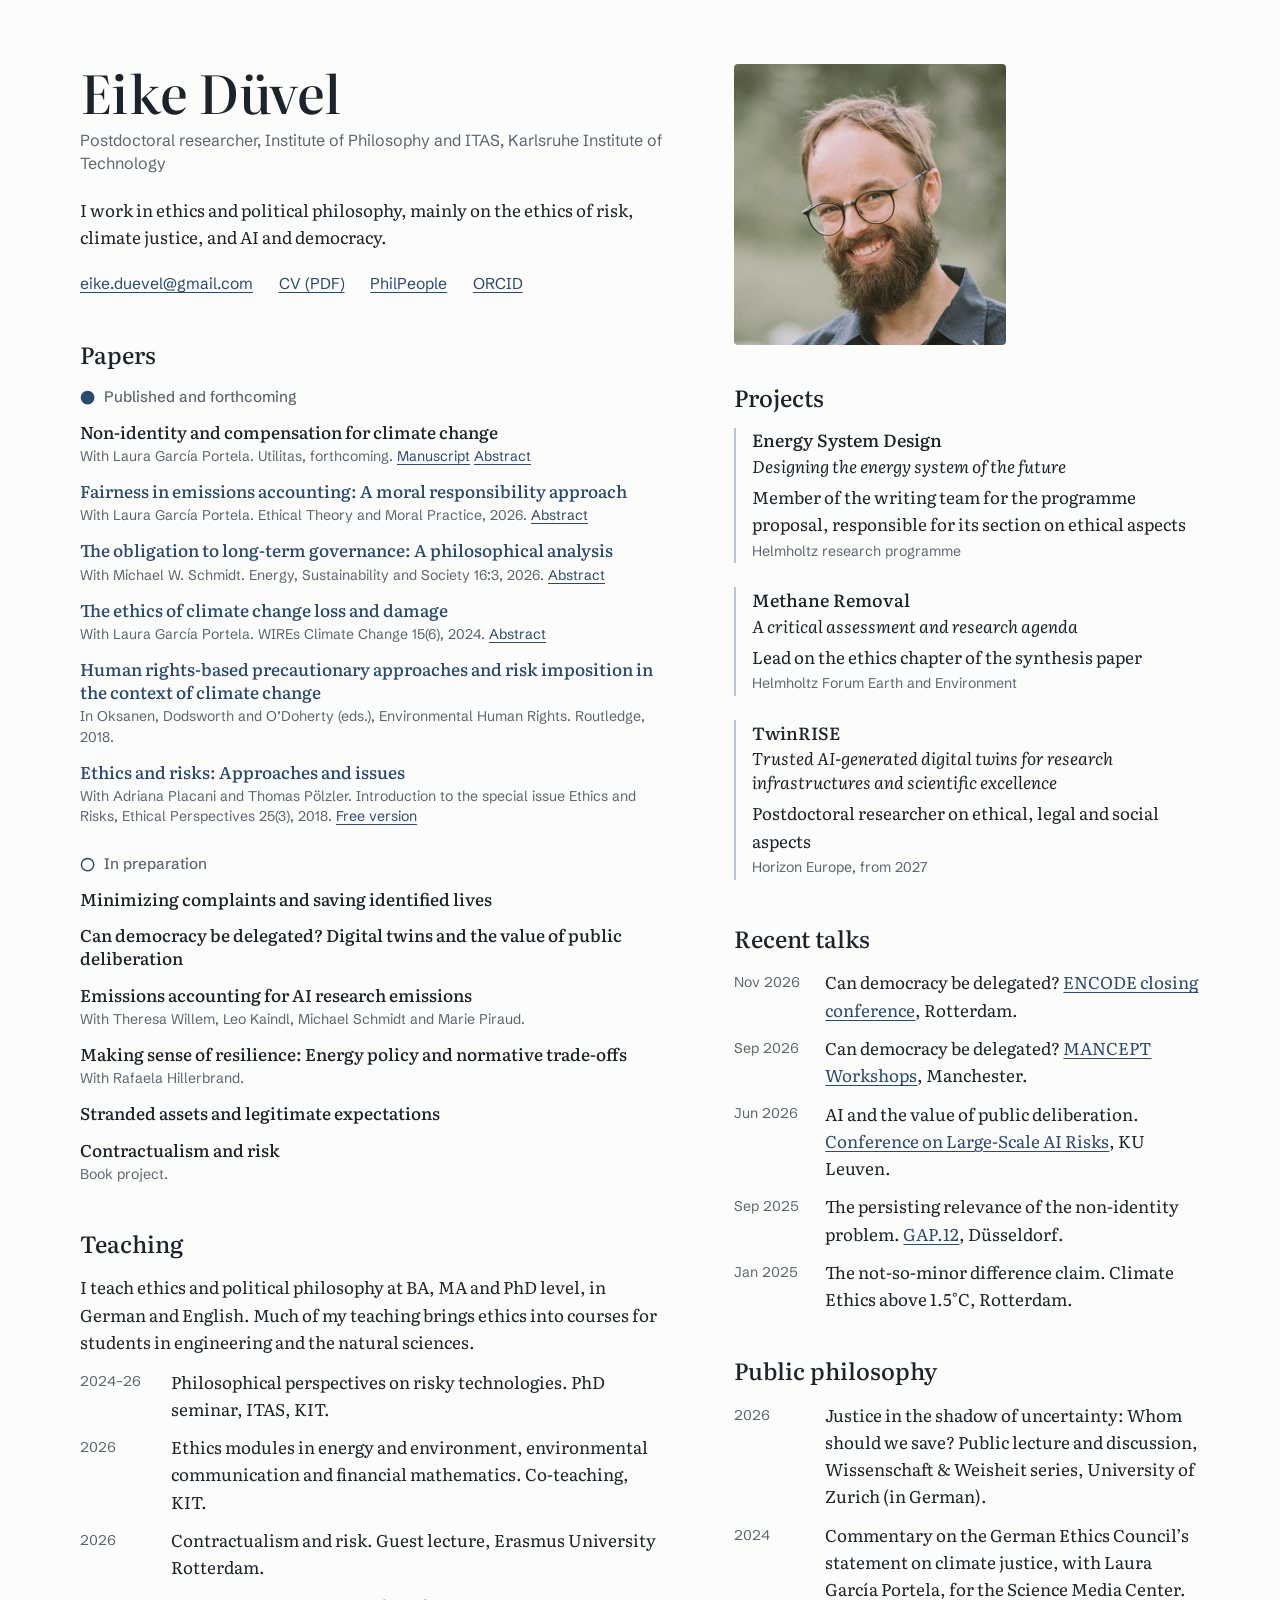
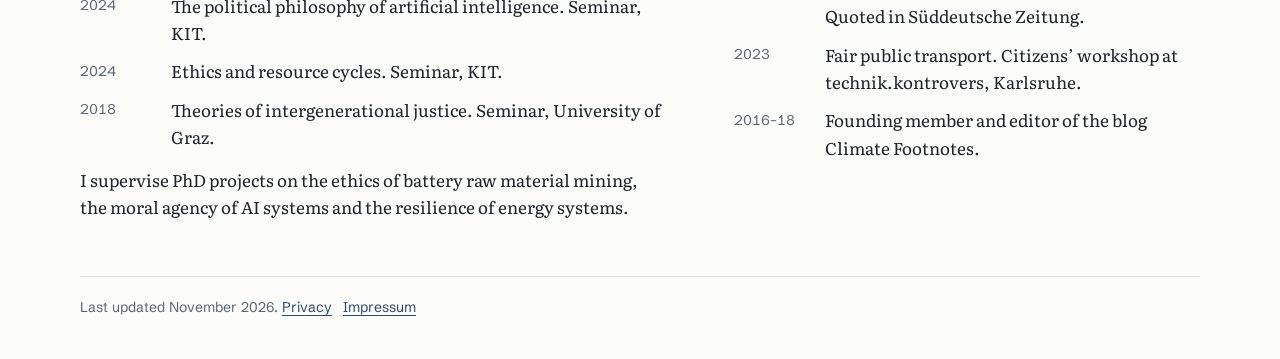
==== index.html @ 951d748d "Link the Utilitas manuscript on PhilArchive Co-Authored-By: Claude Opus 5.5 <noreply@anthropic.com> " ====
<!DOCTYPE html>
<html lang="en">
<head>
<meta charset="utf-8">
<meta name="viewport" content="width=device-width, initial-scale=1">
<title>Eike Düvel</title>
<meta name="description" content="Eike Düvel is a postdoctoral researcher in philosophy at the Karlsruhe Institute of Technology. He works in ethics and political philosophy, mainly on the ethics of risk, climate justice, and AI and democracy.">
<link rel="canonical" href="https://eikeduevel.com/">
<link rel="icon" href="favicon.svg" type="image/svg+xml">
<link rel="icon" href="favicon.ico" sizes="32x32">
<link rel="apple-touch-icon" href="apple-touch-icon.png">
<meta property="og:type" content="website">
<meta property="og:url" content="https://eikeduevel.com/">
<meta property="og:title" content="Eike Düvel">
<meta property="og:description" content="Postdoctoral researcher in philosophy at the Karlsruhe Institute of Technology, working on the ethics of risk, climate justice, and AI and democracy.">
<meta property="og:image" content="https://eikeduevel.com/og.jpg">
<meta property="og:image:width" content="1200">
<meta property="og:image:height" content="630">
<meta property="og:image:alt" content="Eike Düvel, with his name, affiliation and research areas">
<meta name="twitter:card" content="summary_large_image">
<link rel="stylesheet" href="fonts/fonts.css">
<style>
  :root {
    --paper: #fcfcfa;
    --ink: #1c232b;
    --muted: #5b6672;
    --line: #dde2e6;
    --storm: #2a4a70;
    --tint: #e9eff5;
    --todo: #fff4d6;
    --rule: #b8c5d3;
    --serif: "Literata", Georgia, "Times New Roman", serif;
    --sans: "Schibsted Grotesk", "Helvetica Neue", Arial, sans-serif;
  }
  @media (prefers-color-scheme: dark) {
    :root {
      --paper: #151a20;
      --ink: #e6e9ec;
      --muted: #9aa5b1;
      --line: #2c343d;
      --storm: #9dbbe0;
      --tint: #22303f;
      --todo: #4a3f1f;
      --rule: #3f4e5f;
    }
  }
  * { box-sizing: border-box; }
  html { -webkit-text-size-adjust: 100%; }
  body {
    margin: 0;
    background: var(--paper);
    color: var(--ink);
    font-family: var(--serif);
    font-size: 1.0625rem;
    line-height: 1.6;
    font-optical-sizing: auto;
  }
  a { color: var(--storm); text-decoration-thickness: 1px; text-underline-offset: 0.18em; }
  a:hover { text-decoration-thickness: 2px; }
  a:focus-visible { outline: 2px solid var(--storm); outline-offset: 3px; border-radius: 2px; }

  .page { max-width: 74rem; margin: 0 auto; padding: 4rem 2rem 2.5rem; }

  /* Two independent columns on wide screens */
  .cols {
    display: grid;
    grid-template-columns: minmax(0, 1.25fr) minmax(0, 1fr);
    column-gap: 4.5rem;
    align-items: start;
  }

  /* Intro */
  h1 {
    font-weight: 500;
    font-size: clamp(2.4rem, 4.4vw, 3.3rem);
    line-height: 1.05;
    letter-spacing: -0.01em;
    margin: 0 0 0.6rem;
    font-variation-settings: "opsz" 72;
  }
  .position { font-family: var(--sans); color: var(--muted); font-size: 1rem; margin: 0 0 1.3rem; line-height: 1.45; max-width: 38rem; }
  .summary { margin: 0 0 1.3rem; max-width: 38rem; }
  .links { display: flex; flex-wrap: wrap; gap: 0.4rem 1.6rem; margin: 0; padding: 0; list-style: none; font-family: var(--sans); font-size: 0.98rem; }

  .photo { margin: 0 0 2.4rem; }
  .photo img {
    display: block;
    width: 100%;
    max-width: 17rem;
    height: auto;
    aspect-ratio: 527 / 545;
    object-fit: cover;
    border-radius: 4px;
  }

  /* Sections */
  section { margin-top: 2.8rem; }
  .side > section:first-of-type { margin-top: 0; }
  h2 {
    font-weight: 500;
    font-size: 1.45rem;
    line-height: 1.2;
    margin: 0 0 1rem;
    font-variation-settings: "opsz" 36;
  }

  /* Paper status groups: the circle fills as a paper nears publication */
  .status {
    display: flex; align-items: center; gap: 0.55rem;
    font-family: var(--sans); font-weight: 500; font-size: 0.95rem;
    color: var(--muted);
    margin: 1.6rem 0 0.7rem;
  }
  h2 + .status { margin-top: 0; }
  .status svg { width: 0.95rem; height: 0.95rem; flex: none; }
  .status svg circle { stroke: var(--storm); }
  .status svg .fill { fill: var(--storm); }

  .entries { list-style: none; margin: 0; padding: 0; }
  .entries > li { margin: 0 0 0.85rem; }
  .entries > li:last-child { margin-bottom: 0; }
  .title { display: block; line-height: 1.35; font-weight: 500; }
  a.title { text-decoration: none; }
  a.title:hover { text-decoration: underline; }
  .meta { display: block; font-family: var(--sans); font-size: 0.88rem; color: var(--muted); line-height: 1.45; margin-top: 0.15rem; }
  .desc { display: block; margin-top: 0.15rem; }
  .subtitle { display: block; font-style: italic; line-height: 1.4; margin-top: 0.1rem; }
  .role { display: block; margin-top: 0.2rem; }
  .projects { list-style: none; margin: 0; padding: 0; }
  .projects > li { border-left: 2px solid var(--rule); padding: 0.05rem 0 0.15rem 1rem; margin: 0 0 1.5rem; }
  .projects > li:last-child { margin-bottom: 0; }
  .projects .title { font-size: 1.1rem; }
  .projects .role { margin-top: 0.35rem; }
  .projects .meta { margin-top: 0.2rem; }

  /* Fold-out abstracts without scripts: a visually hidden checkbox, toggled by its label */
  .abs-toggle {
    color: var(--storm); cursor: pointer;
    text-decoration: underline; text-decoration-thickness: 1px; text-underline-offset: 0.18em;
  }
  .abs-toggle:hover { text-decoration-thickness: 2px; }
  .abs-toggle .if-open { display: none; }
  .abs-check { position: absolute; width: 1px; height: 1px; margin: 0; opacity: 0; pointer-events: none; }
  li:has(.abs-check:checked) .abs-toggle .if-open { display: inline; }
  li:has(.abs-check:checked) .abs-toggle .if-closed { display: none; }
  li:has(.abs-check:focus-visible) .abs-toggle { outline: 2px solid var(--storm); outline-offset: 3px; border-radius: 2px; }
  .abstract { display: none; }
  .abs-check:checked + .abstract { display: block; }
  .abstract { margin: 0.5rem 0 0.6rem; padding-left: 0.9rem; border-left: 2px solid var(--rule); font-size: 0.95rem; line-height: 1.55; max-width: 40rem; }
  .abstract p { margin: 0 0 0.5rem; }
  .abstract p:last-child { margin-bottom: 0; }

  .plain { list-style: none; margin: 0; padding: 0; }
  .plain > li { margin: 0 0 0.7rem; }
  .plain > li:last-child { margin-bottom: 0; }
  .dated > li { display: grid; grid-template-columns: 4.8rem minmax(0, 1fr); column-gap: 0.9rem; }
  .when { font-family: var(--sans); font-size: 0.88rem; color: var(--muted); font-variant-numeric: tabular-nums; padding-top: 0.17rem; }

  p.note { margin: 0 0 0.8rem; }
  p.supervision { margin-top: 1rem; }
  p.note:last-child { margin-bottom: 0; }

  .todo { background: var(--todo); border-radius: 3px; padding: 0 0.25rem; font-style: italic; }

  footer { border-top: 1px solid var(--line); padding-top: 1.2rem; margin-top: 3.5rem; font-family: var(--sans); font-size: 0.88rem; color: var(--muted); }

  /* One column on narrow screens, in reading order */
  @media (max-width: 860px) {
    .page { padding: 2.5rem 1.4rem 2rem; }
    .cols { display: flex; flex-direction: column; }
    .main, .side { display: contents; }
    .photo { order: 1; margin-bottom: 1.6rem; }
    .photo img { max-width: 9rem; }
    .intro { order: 2; }
    #papers { order: 3; margin-top: 2.6rem; }
    #projects { order: 4; }
    #public { order: 5; }
    #teaching { order: 6; }
    #talks { order: 7; }
  }
</style>
</head>
<body>
<main class="page">
  <div class="cols">

    <div class="main">
      <header class="intro">
        <h1>Eike Düvel</h1>
        <p class="position">Postdoctoral researcher, Institute of Philosophy and ITAS, Karlsruhe Institute of Technology</p>
        <p class="summary">I work in ethics and political philosophy, mainly on the ethics of risk, climate justice, and AI and democracy.</p>
        <ul class="links">
          <li><a href="mailto:eike.duevel@gmail.com">eike.duevel@gmail.com</a></li>
          <li><a href="cv.pdf">CV (PDF)</a></li>
          <li><a href="https://philpeople.org/profiles/eike-duvel">PhilPeople</a></li>
          <li><a href="https://orcid.org/0000-0002-4798-3417">ORCID</a></li>
        </ul>
      </header>

      <section id="papers" aria-labelledby="h-papers">
        <h2 id="h-papers">Papers</h2>

        <h3 class="status">
          <svg viewBox="0 0 16 16" aria-hidden="true"><circle cx="8" cy="8" r="6.5" class="fill" stroke-width="1.5"/></svg>
          Published and forthcoming
        </h3>
        <ul class="entries">
          <li>
            <span class="title">Non-identity and compensation for climate change</span>
            <span class="meta">With Laura García Portela. Utilitas, forthcoming. <a href="https://philpapers.org/rec/DVENAC">Manuscript</a> <label class="abs-toggle" for="abs-1"><span class="if-closed">Abstract</span><span class="if-open">Hide abstract</span></label></span>
            <input class="abs-check" type="checkbox" id="abs-1">
            <div class="abstract"><p>This paper examines the implications of the Non-Identity Problem (NIP) for real-world climate change-related duties, responding to Lukas Tank’s Minor Difference Claim. Tank argues that robust climate action (involving mitigation, adaptation, and compensation) is already required to respond to the foreseeable negative effects on individuals whose identities are fixed, so accepting (or “biting the bullet” on) the NIP makes only a minor difference to our climate change-related duties.</p><p>We challenge this view by arguing that accepting the NIP makes a not-so-minor difference for compensatory climate duties. First, it affects their extent. Second, it generates highly unequal compensatory claims both across individuals born at different times (intragenerational difference) and among those exposed to the same climate impacts at different times (intertemporal difference). We conclude that one must either accept these implications or develop a strategy to resolve or avoid the NIP.</p></div>
          </li>
          <li>
            <a class="title" href="https://doi.org/10.1007/s10677-026-10548-w">Fairness in emissions accounting: A moral responsibility approach</a>
            <span class="meta">With Laura García Portela. Ethical Theory and Moral Practice, 2026. <label class="abs-toggle" for="abs-2"><span class="if-closed">Abstract</span><span class="if-open">Hide abstract</span></label></span>
            <input class="abs-check" type="checkbox" id="abs-2">
            <div class="abstract"><p>In this paper we present a common approach to fair emissions accounting (Common Approach) and argue that it is misguided. Instead, we offer our Moral Responsibility Approach as an alternative. We argue that the primary consideration for choosing an emissions accounting mechanism from a fairness perspective ought to be who ought to take moral responsibility for emissions. We provide some criteria for moral responsibility in the context of climate change and present a moderate defense of CBEA as the mechanism that, on balance, best meets these criteria.</p></div>
          </li>
          <li>
            <a class="title" href="https://doi.org/10.1186/s13705-025-00560-w">The obligation to long-term governance: A philosophical analysis</a>
            <span class="meta">With Michael W. Schmidt. Energy, Sustainability and Society 16:3, 2026. <label class="abs-toggle" for="abs-3"><span class="if-closed">Abstract</span><span class="if-open">Hide abstract</span></label></span>
            <input class="abs-check" type="checkbox" id="abs-3">
            <div class="abstract"><p>Many of the problems currently facing our societies are long-term. Long-term problems are complex, often large-scale, and may require considerable planning and resources to avert undesirable outcomes in the (far) future. Consider issues such as climate change, nuclear waste disposal, and the sustainable management of ecosystems. The ability of a society to adequately address the most relevant problems depends on appropriate long-term governance, i.e., strategic, consistent, and coherent governance over an extended period of time. Serious obstacles are inherent in long-term governance. These include short election cycles, intergenerational trade-offs, and the uncertainties involved in long-term decision-making. Liberal democracies appear to encounter difficulties in providing adequate responses to pertinent long-term issues, such as climate change, due to the institutions’ current design, which primarily focuses on safeguarding the interests of the present generation. This paper introduces long-term governance as a distinct philosophical topic by defining it in relation to a novel perspective on long-term challenges. The paper defends an obligation to engage in long-term governance based on the basic rights of those who do not yet vote. This includes, in particular, an obligation to engage in research into long-term governance institutions.</p></div>
          </li>
          <li>
            <a class="title" href="https://doi.org/10.1002/wcc.910">The ethics of climate change loss and damage</a>
            <span class="meta">With Laura García Portela. WIREs Climate Change 15(6), 2024. <label class="abs-toggle" for="abs-4"><span class="if-closed">Abstract</span><span class="if-open">Hide abstract</span></label></span>
            <input class="abs-check" type="checkbox" id="abs-4">
            <div class="abstract"><p>In the last decade, the international community has become increasingly aware that some negative impacts of climate change cannot be prevented. During the COP19 in Warsaw in 2013, the parties who agreed to the Warsaw International Mechanism (WIM) acknowledged that there were already greater climate impacts than could be reduced by adaptation (UNFCCC, 2014). These impacts have been called “loss and damage”, and the policies and measures that deal with them are usually referred to as L&amp;D, or L&amp;D measures or policies. Since then, examples of loss and damage have unfortunately become abundant, but we lack a systematic approach to the ethical issues surrounding loss and damage. This article provides an overview of some of the ethical issues surrounding loss and damage in the context of climate change. We discuss what should count as loss and damage, how access to justice for loss and damage should be granted and their different rationale, as well as issues of noneconomic and nonanthropocentric loss and damage.</p></div>
          </li>
          <li>
            <a class="title" href="https://www.routledge.com/Environmental-Human-Rights-A-Political-Theory-Perspective/Oksanen-Dodsworth-ODoherty/p/book/9780367244637">Human rights-based precautionary approaches and risk imposition in the context of climate change</a>
            <span class="meta">In Oksanen, Dodsworth and O’Doherty (eds.), Environmental Human Rights. Routledge, 2018.</span>
          </li>
          <li>
            <a class="title" href="https://doi.org/10.2143/EP.25.3.3285421">Ethics and risks: Approaches and issues</a>
            <span class="meta">With Adriana Placani and Thomas Pölzler. Introduction to the special issue Ethics and Risks, Ethical Perspectives 25(3), 2018. <a href="https://hiw.kuleuven.be/ethical-perspectives/archived.articles/ep-25-3-full-issue.pdf/@@download/file/EP%2025(3)%20full%20issue.pdf">Free version</a></span>
          </li>
        </ul>

        <h3 class="status">
          <svg viewBox="0 0 16 16" aria-hidden="true"><circle cx="8" cy="8" r="6.5" fill="none" stroke-width="1.5"/></svg>
          In preparation
        </h3>
        <ul class="entries">
          <li><span class="title">Minimizing complaints and saving identified lives</span></li>
          <li><span class="title">Can democracy be delegated? Digital twins and the value of public deliberation</span></li>
          <li>
            <span class="title">Emissions accounting for AI research emissions</span>
            <span class="meta">With Theresa Willem, Leo Kaindl, Michael Schmidt and Marie Piraud.</span>
          </li>
          <li>
            <span class="title">Making sense of resilience: Energy policy and normative trade-offs</span>
            <span class="meta">With Rafaela Hillerbrand.</span>
          </li>
          <li><span class="title">Stranded assets and legitimate expectations</span></li>
          <li>
            <span class="title">Contractualism and risk</span>
            <span class="meta">Book project.</span>
          </li>
        </ul>
      </section>

      <section id="teaching" aria-labelledby="h-teaching">
        <h2 id="h-teaching">Teaching</h2>
        <p class="note">I teach ethics and political philosophy at BA, MA and PhD level, in German and English. Much of my teaching brings ethics into courses for students in engineering and the natural sciences.</p>
        <ul class="plain dated">
          <li><span class="when">2024–26</span><span>Philosophical perspectives on risky technologies. PhD seminar, ITAS, KIT.</span></li>
          <li><span class="when">2026</span><span>Ethics modules in energy and environment, environmental communication and financial mathematics. Co-teaching, KIT.</span></li>
          <li><span class="when">2026</span><span>Contractualism and risk. Guest lecture, Erasmus University Rotterdam.</span></li>
          <li><span class="when">2024</span><span>The political philosophy of artificial intelligence. Seminar, KIT.</span></li>
          <li><span class="when">2024</span><span>Ethics and resource cycles. Seminar, KIT.</span></li>
          <li><span class="when">2018</span><span>Theories of intergenerational justice. Seminar, University of Graz.</span></li>
        </ul>
        <p class="note supervision">I supervise PhD projects on the ethics of battery raw material mining, the moral agency of AI systems and the resilience of energy systems.</p>
      </section>
    </div>

    <div class="side">
      <figure class="photo">
        <img src="photo.jpg" alt="Portrait of Eike Düvel" width="527" height="545">
      </figure>

      <section id="projects" aria-labelledby="h-projects">
        <h2 id="h-projects">Projects</h2>
        <ul class="projects">
          <li>
            <span class="title">Energy System Design</span>
            <span class="subtitle">Designing the energy system of the future</span>
            <span class="role">Member of the writing team for the programme proposal, responsible for its section on ethical aspects</span>
            <span class="meta">Helmholtz research programme</span>
          </li>
          <li>
            <span class="title">Methane Removal</span>
            <span class="subtitle">A critical assessment and research agenda</span>
            <span class="role">Lead on the ethics chapter of the synthesis paper</span>
            <span class="meta">Helmholtz Forum Earth and Environment</span>
          </li>
          <li>
            <span class="title">TwinRISE</span>
            <span class="subtitle">Trusted AI-generated digital twins for research infrastructures and scientific excellence</span>
            <span class="role">Postdoctoral researcher on ethical, legal and social aspects</span>
            <span class="meta">Horizon Europe, from 2027</span>
          </li>
        </ul>
      </section>

      <section id="talks" aria-labelledby="h-talks">
        <h2 id="h-talks">Recent talks</h2>
        <ul class="plain dated">
          <li><span class="when">Nov 2026</span><span>Can democracy be delegated? <a href="https://www.eur.nl/en/esphil/events/encode-closing-conference-2026-11-11">ENCODE closing conference</a>, Rotterdam.</span></li>
          <li><span class="when">Sep 2026</span><span>Can democracy be delegated? <a href="https://documents.manchester.ac.uk/display.aspx?DocID=79930">MANCEPT Workshops</a>, Manchester.</span></li>
          <li><span class="when">Jun 2026</span><span>AI and the value of public deliberation. <a href="https://lsair.eu/">Conference on Large-Scale AI Risks</a>, KU Leuven.</span></li>
          <li><span class="when">Sep 2025</span><span>The persisting relevance of the non-identity problem. <a href="https://gap12.de/">GAP.12</a>, Düsseldorf.</span></li>
          <li><span class="when">Jan 2025</span><span>The not-so-minor difference claim. Climate Ethics above 1.5°C, Rotterdam.</span></li>
        </ul>
      </section>

      <section id="public" aria-labelledby="h-public">
        <h2 id="h-public">Public philosophy</h2>
        <ul class="plain dated">
          <li><span class="when">2026</span><span>Justice in the shadow of uncertainty: Whom should we save? Public lecture and discussion, Wissenschaft &amp; Weisheit series, University of Zurich (in German).</span></li>
          <li><span class="when">2024</span><span>Commentary on the German Ethics Council’s statement on climate justice, with Laura García Portela, for the Science Media Center. Quoted in Süddeutsche Zeitung.</span></li>
          <li><span class="when">2023</span><span>Fair public transport. Citizens’ workshop at technik.kontrovers, Karlsruhe.</span></li>
          <li><span class="when">2016–18</span><span>Founding member and editor of the blog Climate Footnotes.</span></li>
        </ul>
      </section>
    </div>

  </div>
  <footer>Last updated November 2026. <a href="privacy.html">Privacy</a>&ensp; <a href="impressum.html">Impressum</a></footer>
</main>
<script>
  // Visitor counter (GoatCounter). Not loaded for visitors whose browser
  // sends a Do Not Track or Global Privacy Control signal.
  (function () {
    var dnt = navigator.doNotTrack === '1' || window.doNotTrack === '1';
    if (dnt || navigator.globalPrivacyControl === true) return;
    var s = document.createElement('script');
    s.async = true;
    s.src = 'https://gc.zgo.at/count.js';
    s.setAttribute('data-goatcounter', 'https://eikeduevel.goatcounter.com/count');
    document.body.appendChild(s);
  })();
</script>
</body>
</html>
---- fonts/fonts.css ----
/* Literata and Schibsted Grotesk (SIL Open Font License), served locally. */
/* latin-ext */
@font-face {
  font-family: 'Literata';
  font-style: italic;
  font-weight: 400;
  font-display: swap;
  src: url(literata-italic-latin-ext.woff2) format('woff2');
  unicode-range: U+0100-02BA, U+02BD-02C5, U+02C7-02CC, U+02CE-02D7, U+02DD-02FF, U+0304, U+0308, U+0329, U+1D00-1DBF, U+1E00-1E9F, U+1EF2-1EFF, U+2020, U+20A0-20AB, U+20AD-20C4, U+2113, U+2C60-2C7F, U+A720-A7FF;
}
/* latin */
@font-face {
  font-family: 'Literata';
  font-style: italic;
  font-weight: 400;
  font-display: swap;
  src: url(literata-italic-latin.woff2) format('woff2');
  unicode-range: U+0000-00FF, U+0131, U+0152-0153, U+02BB-02BC, U+02C6, U+02DA, U+02DC, U+0304, U+0308, U+0329, U+2000-206F, U+20AC, U+2122, U+2191, U+2193, U+2212, U+2215, U+FEFF, U+FFFD;
}
/* latin-ext */
@font-face {
  font-family: 'Literata';
  font-style: normal;
  font-weight: 400 600;
  font-display: swap;
  src: url(literata-normal-latin-ext.woff2) format('woff2');
  unicode-range: U+0100-02BA, U+02BD-02C5, U+02C7-02CC, U+02CE-02D7, U+02DD-02FF, U+0304, U+0308, U+0329, U+1D00-1DBF, U+1E00-1E9F, U+1EF2-1EFF, U+2020, U+20A0-20AB, U+20AD-20C4, U+2113, U+2C60-2C7F, U+A720-A7FF;
}
/* latin */
@font-face {
  font-family: 'Literata';
  font-style: normal;
  font-weight: 400 600;
  font-display: swap;
  src: url(literata-normal-latin.woff2) format('woff2');
  unicode-range: U+0000-00FF, U+0131, U+0152-0153, U+02BB-02BC, U+02C6, U+02DA, U+02DC, U+0304, U+0308, U+0329, U+2000-206F, U+20AC, U+2122, U+2191, U+2193, U+2212, U+2215, U+FEFF, U+FFFD;
}
/* latin-ext */
@font-face {
  font-family: 'Schibsted Grotesk';
  font-style: normal;
  font-weight: 400;
  font-display: swap;
  src: url(schibsted-grotesk-normal-latin-ext.woff2) format('woff2');
  unicode-range: U+0100-02BA, U+02BD-02C5, U+02C7-02CC, U+02CE-02D7, U+02DD-02FF, U+0304, U+0308, U+0329, U+1D00-1DBF, U+1E00-1E9F, U+1EF2-1EFF, U+2020, U+20A0-20AB, U+20AD-20C4, U+2113, U+2C60-2C7F, U+A720-A7FF;
}
/* latin */
@font-face {
  font-family: 'Schibsted Grotesk';
  font-style: normal;
  font-weight: 400;
  font-display: swap;
  src: url(schibsted-grotesk-normal-latin.woff2) format('woff2');
  unicode-range: U+0000-00FF, U+0131, U+0152-0153, U+02BB-02BC, U+02C6, U+02DA, U+02DC, U+0304, U+0308, U+0329, U+2000-206F, U+20AC, U+2122, U+2191, U+2193, U+2212, U+2215, U+FEFF, U+FFFD;
}
/* latin-ext */
@font-face {
  font-family: 'Schibsted Grotesk';
  font-style: normal;
  font-weight: 500;
  font-display: swap;
  src: url(schibsted-grotesk-normal-latin-ext.woff2) format('woff2');
  unicode-range: U+0100-02BA, U+02BD-02C5, U+02C7-02CC, U+02CE-02D7, U+02DD-02FF, U+0304, U+0308, U+0329, U+1D00-1DBF, U+1E00-1E9F, U+1EF2-1EFF, U+2020, U+20A0-20AB, U+20AD-20C4, U+2113, U+2C60-2C7F, U+A720-A7FF;
}
/* latin */
@font-face {
  font-family: 'Schibsted Grotesk';
  font-style: normal;
  font-weight: 500;
  font-display: swap;
  src: url(schibsted-grotesk-normal-latin.woff2) format('woff2');
  unicode-range: U+0000-00FF, U+0131, U+0152-0153, U+02BB-02BC, U+02C6, U+02DA, U+02DC, U+0304, U+0308, U+0329, U+2000-206F, U+20AC, U+2122, U+2191, U+2193, U+2212, U+2215, U+FEFF, U+FFFD;
}
/* latin-ext */
@font-face {
  font-family: 'Schibsted Grotesk';
  font-style: normal;
  font-weight: 600;
  font-display: swap;
  src: url(schibsted-grotesk-normal-latin-ext.woff2) format('woff2');
  unicode-range: U+0100-02BA, U+02BD-02C5, U+02C7-02CC, U+02CE-02D7, U+02DD-02FF, U+0304, U+0308, U+0329, U+1D00-1DBF, U+1E00-1E9F, U+1EF2-1EFF, U+2020, U+20A0-20AB, U+20AD-20C4, U+2113, U+2C60-2C7F, U+A720-A7FF;
}
/* latin */
@font-face {
  font-family: 'Schibsted Grotesk';
  font-style: normal;
  font-weight: 600;
  font-display: swap;
  src: url(schibsted-grotesk-normal-latin.woff2) format('woff2');
  unicode-range: U+0000-00FF, U+0131, U+0152-0153, U+02BB-02BC, U+02C6, U+02DA, U+02DC, U+0304, U+0308, U+0329, U+2000-206F, U+20AC, U+2122, U+2191, U+2193, U+2212, U+2215, U+FEFF, U+FFFD;
}
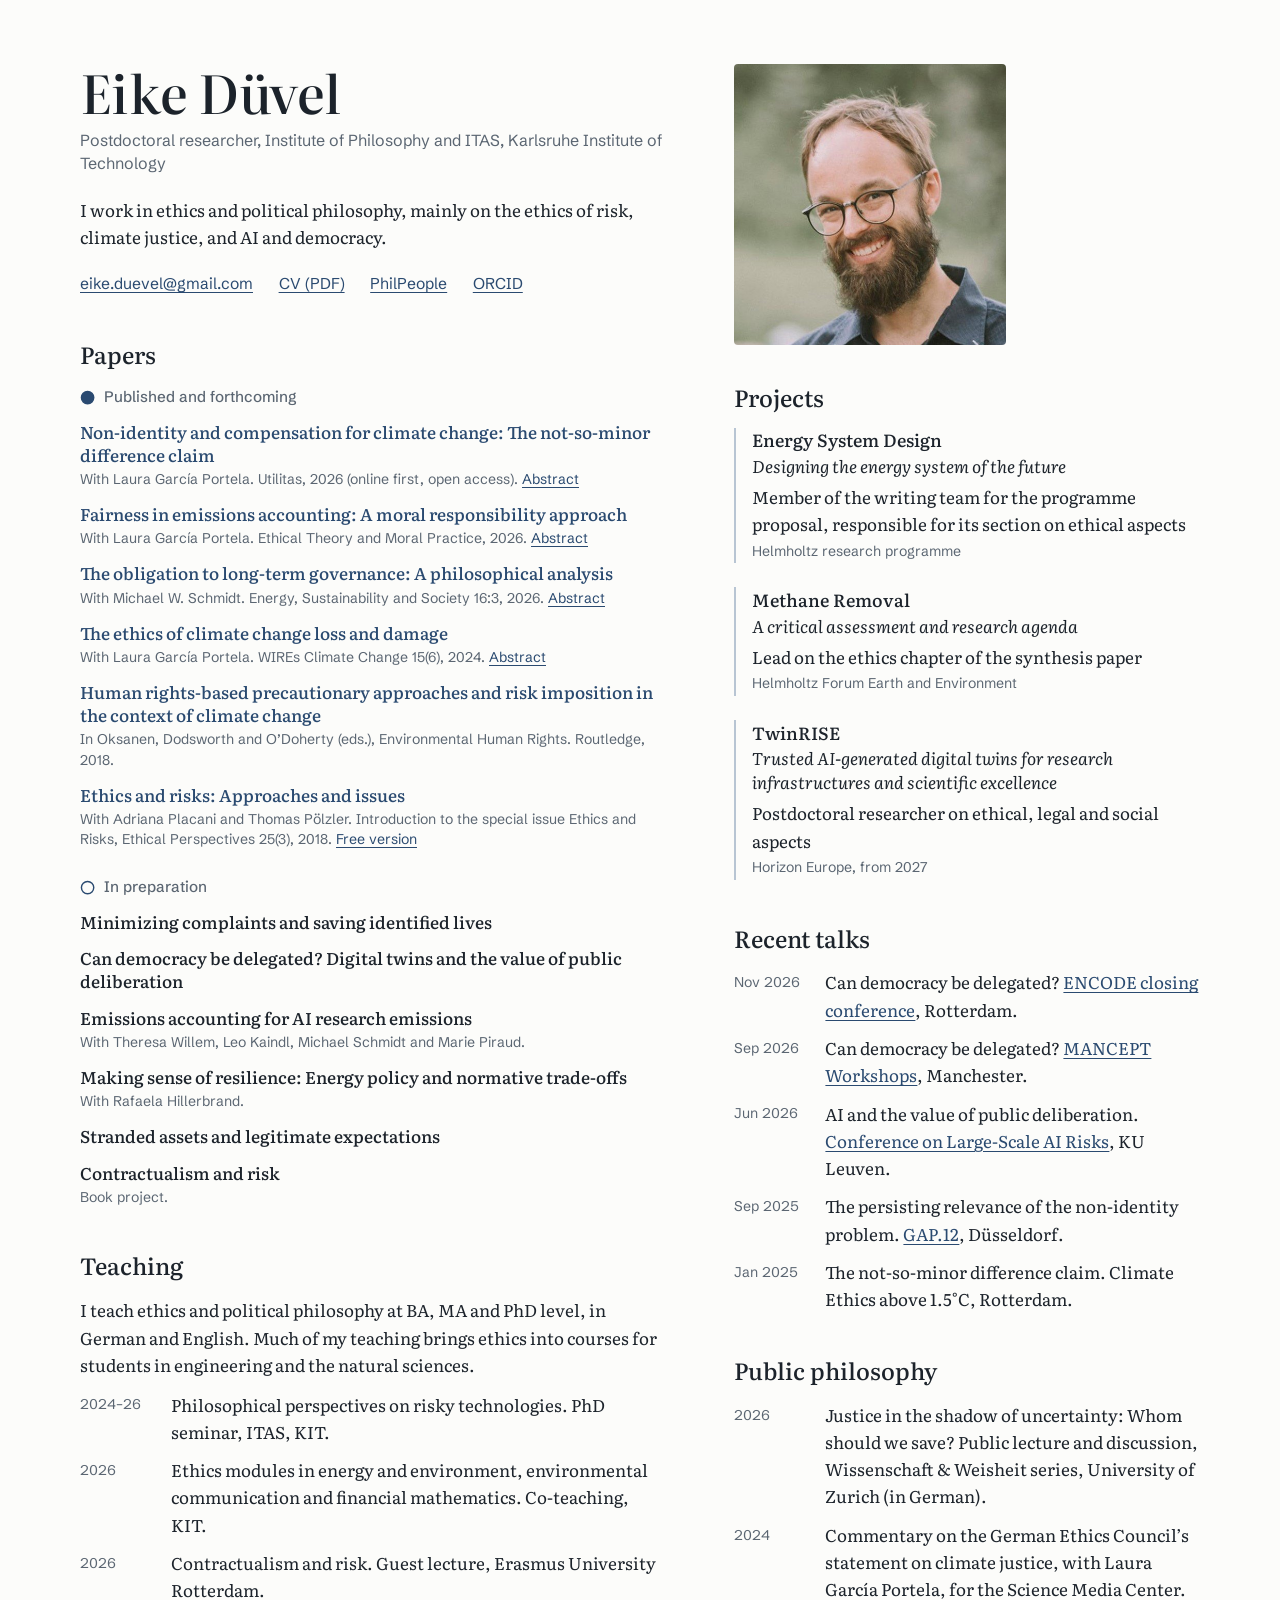
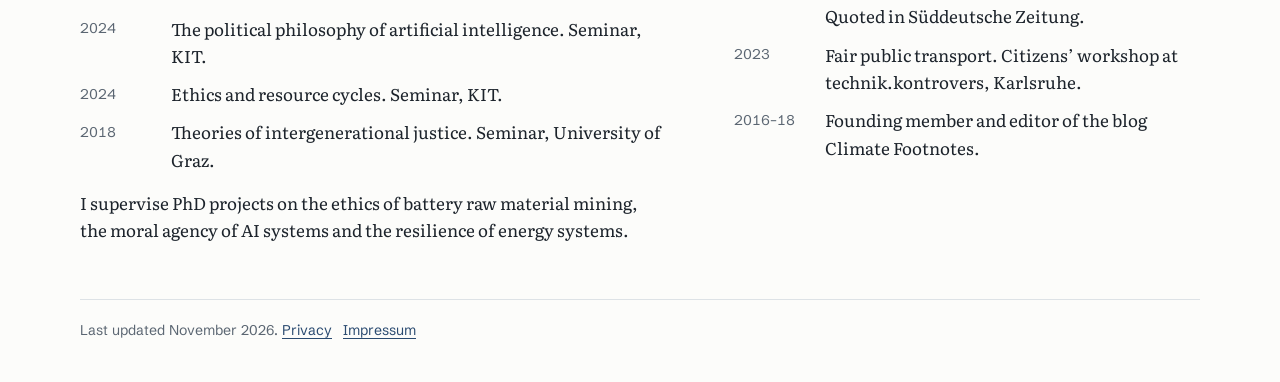
==== commit 119c3906: "Utilitas paper is out: link the published version Co-Authored-By: Claude Opus 5.5 <noreply@anthropic" ====
--- a/index.html
+++ b/index.html
@@ -206,8 +206,8 @@
         </h3>
         <ul class="entries">
           <li>
-            <span class="title">Non-identity and compensation for climate change</span>
-            <span class="meta">With Laura García Portela. Utilitas, forthcoming. <a href="https://philpapers.org/rec/DVENAC">Manuscript</a> <label class="abs-toggle" for="abs-1"><span class="if-closed">Abstract</span><span class="if-open">Hide abstract</span></label></span>
+            <a class="title" href="https://doi.org/10.1017/S0953820826100612">Non-identity and compensation for climate change: The not-so-minor difference claim</a>
+            <span class="meta">With Laura García Portela. Utilitas, 2026 (online first, open access). <label class="abs-toggle" for="abs-1"><span class="if-closed">Abstract</span><span class="if-open">Hide abstract</span></label></span>
             <input class="abs-check" type="checkbox" id="abs-1">
             <div class="abstract"><p>This paper examines the implications of the Non-Identity Problem (NIP) for real-world climate change-related duties, responding to Lukas Tank’s Minor Difference Claim. Tank argues that robust climate action (involving mitigation, adaptation, and compensation) is already required to respond to the foreseeable negative effects on individuals whose identities are fixed, so accepting (or “biting the bullet” on) the NIP makes only a minor difference to our climate change-related duties.</p><p>We challenge this view by arguing that accepting the NIP makes a not-so-minor difference for compensatory climate duties. First, it affects their extent. Second, it generates highly unequal compensatory claims both across individuals born at different times (intragenerational difference) and among those exposed to the same climate impacts at different times (intertemporal difference). We conclude that one must either accept these implications or develop a strategy to resolve or avoid the NIP.</p></div>
           </li>
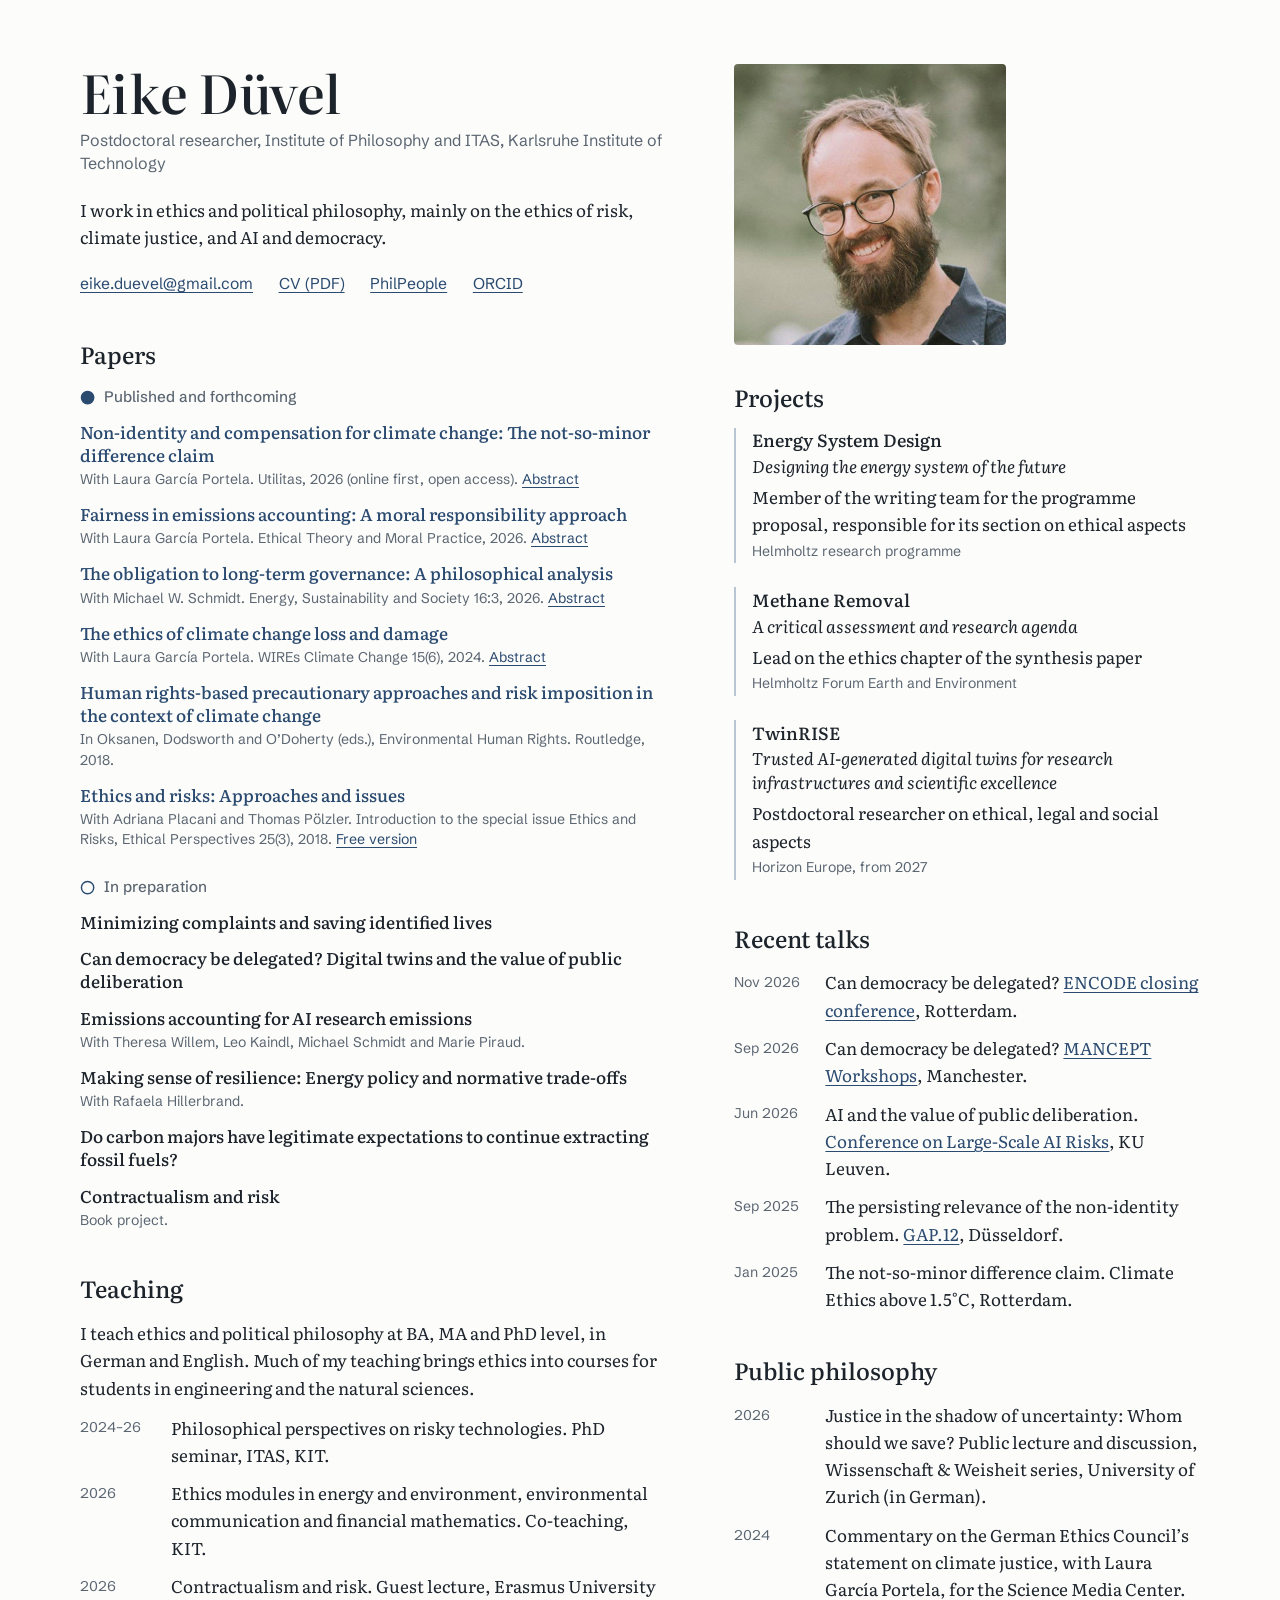
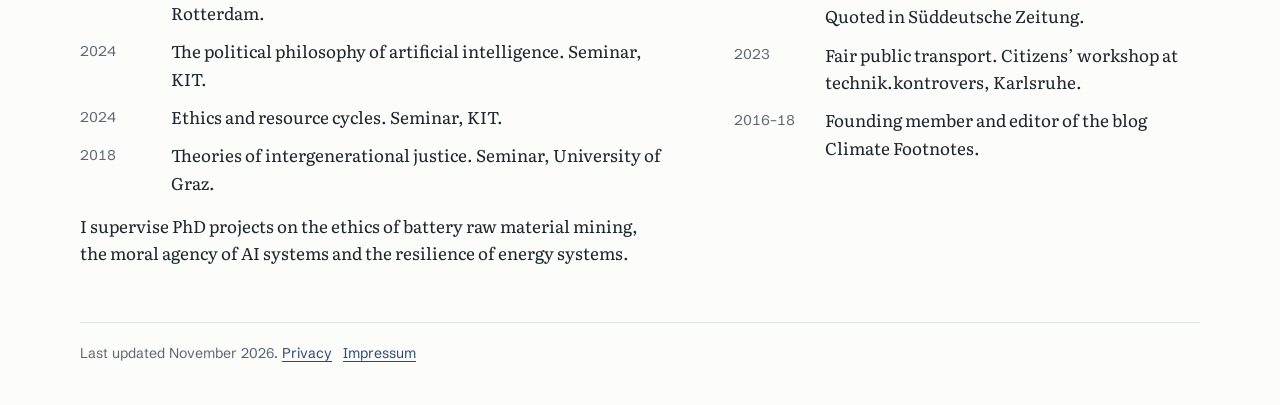
==== commit 408016ff: "Retitle the stranded-assets paper in preparation Co-Authored-By: Claude Opus 5.5 <noreply@anthropic." ====
--- a/index.html
+++ b/index.html
@@ -254,7 +254,7 @@
             <span class="title">Making sense of resilience: Energy policy and normative trade-offs</span>
             <span class="meta">With Rafaela Hillerbrand.</span>
           </li>
-          <li><span class="title">Stranded assets and legitimate expectations</span></li>
+          <li><span class="title">Do carbon majors have legitimate expectations to continue extracting fossil fuels?</span></li>
           <li>
             <span class="title">Contractualism and risk</span>
             <span class="meta">Book project.</span>
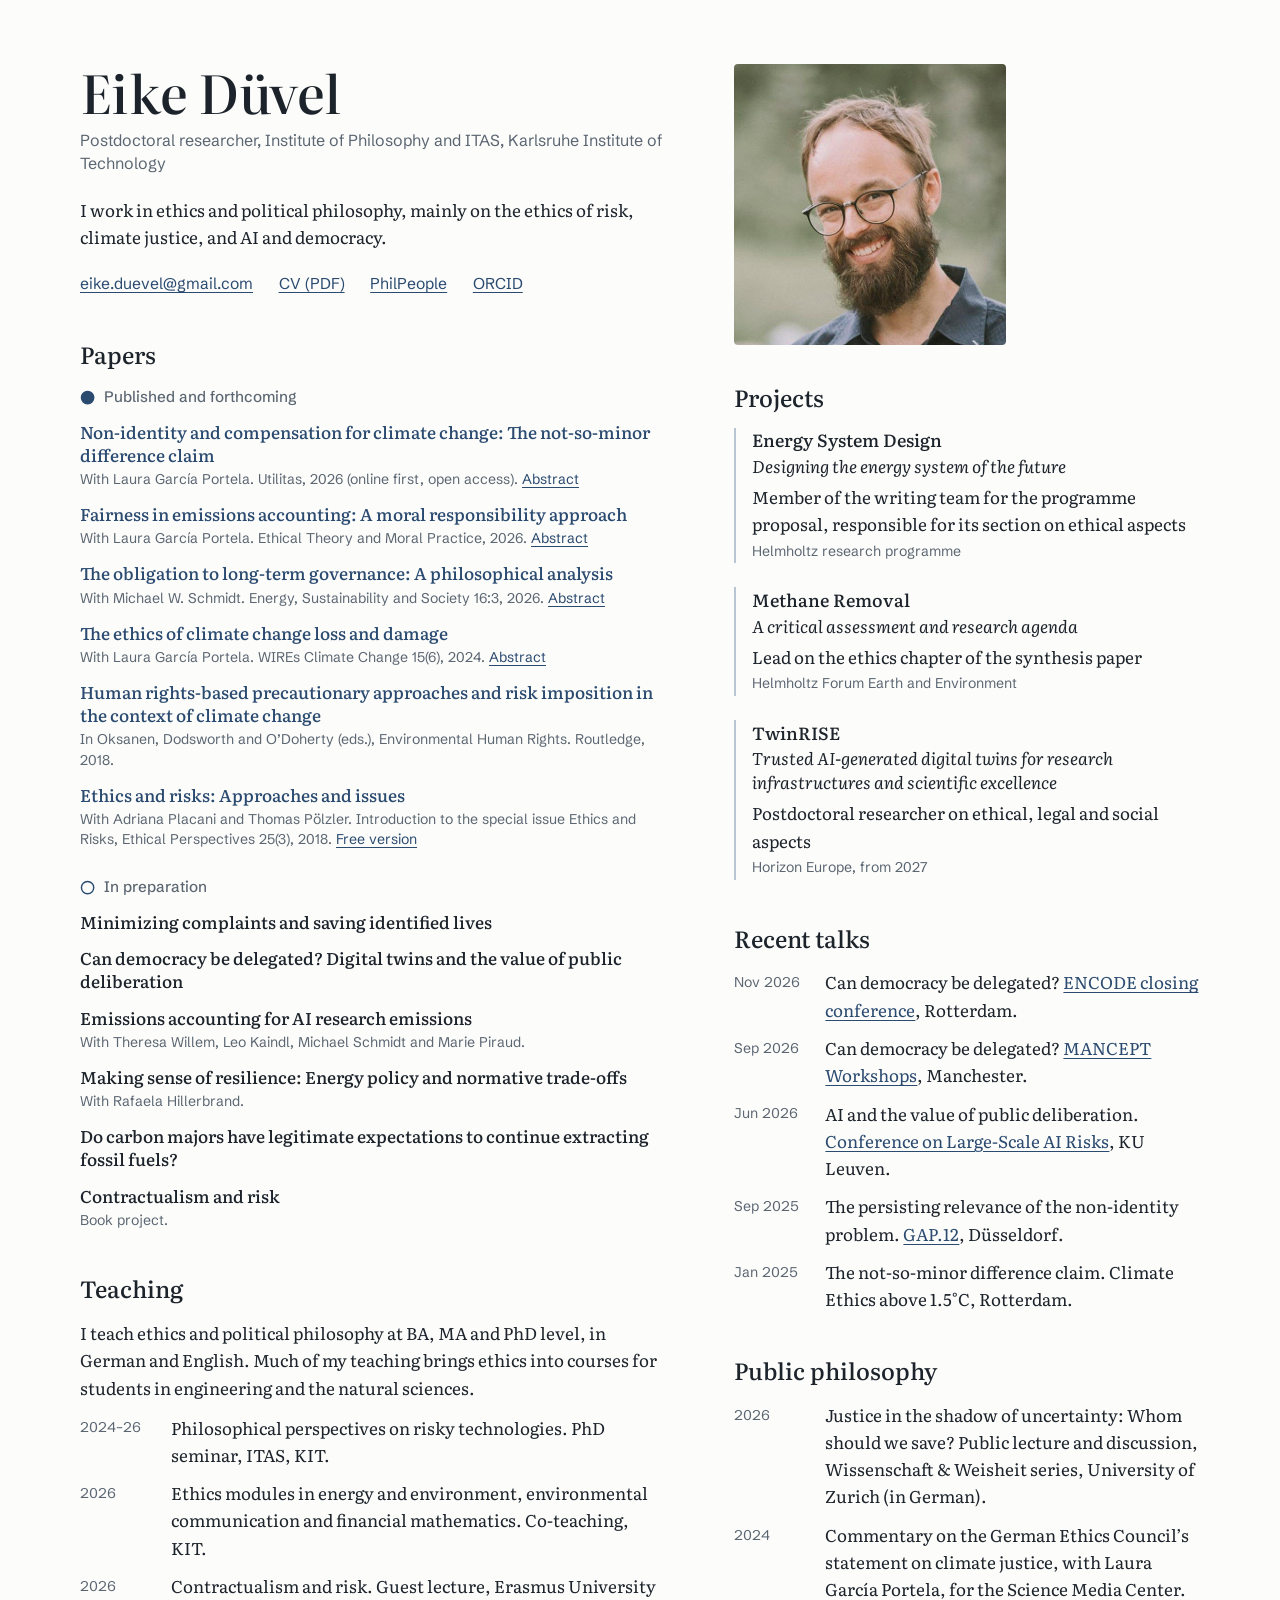
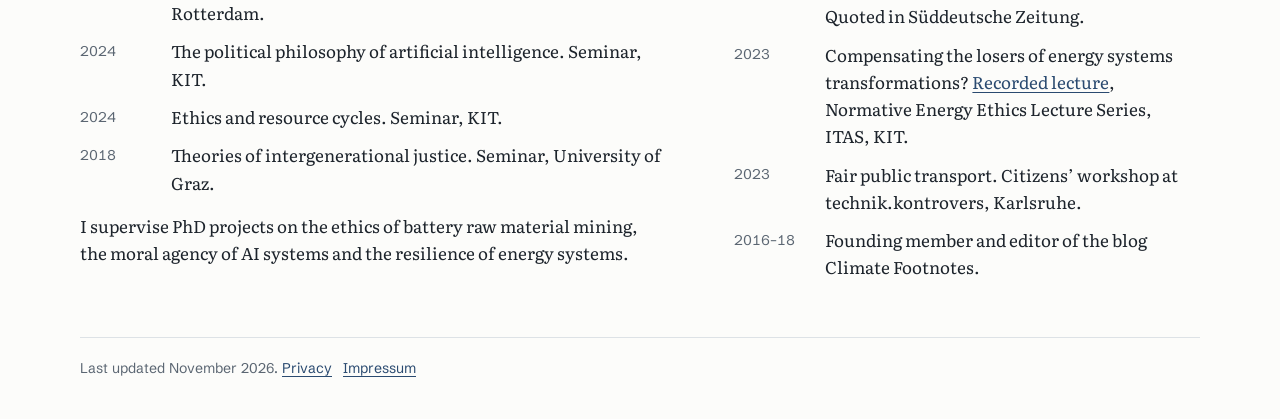
==== commit 0c970657: "Public philosophy: recorded ITAS lecture (2023); CV updated Co-Authored-By: Claude Opus 5.5 <noreply" ====
--- a/index.html
+++ b/index.html
@@ -322,6 +322,7 @@
         <ul class="plain dated">
           <li><span class="when">2026</span><span>Justice in the shadow of uncertainty: Whom should we save? Public lecture and discussion, Wissenschaft &amp; Weisheit series, University of Zurich (in German).</span></li>
           <li><span class="when">2024</span><span>Commentary on the German Ethics Council’s statement on climate justice, with Laura García Portela, for the Science Media Center. Quoted in Süddeutsche Zeitung.</span></li>
+          <li><span class="when">2023</span><span>Compensating the losers of energy systems transformations? <a href="https://www.youtube.com/watch?v=ETUaFBecrCE">Recorded lecture</a>, Normative Energy Ethics Lecture Series, ITAS, KIT.</span></li>
           <li><span class="when">2023</span><span>Fair public transport. Citizens’ workshop at technik.kontrovers, Karlsruhe.</span></li>
           <li><span class="when">2016–18</span><span>Founding member and editor of the blog Climate Footnotes.</span></li>
         </ul>
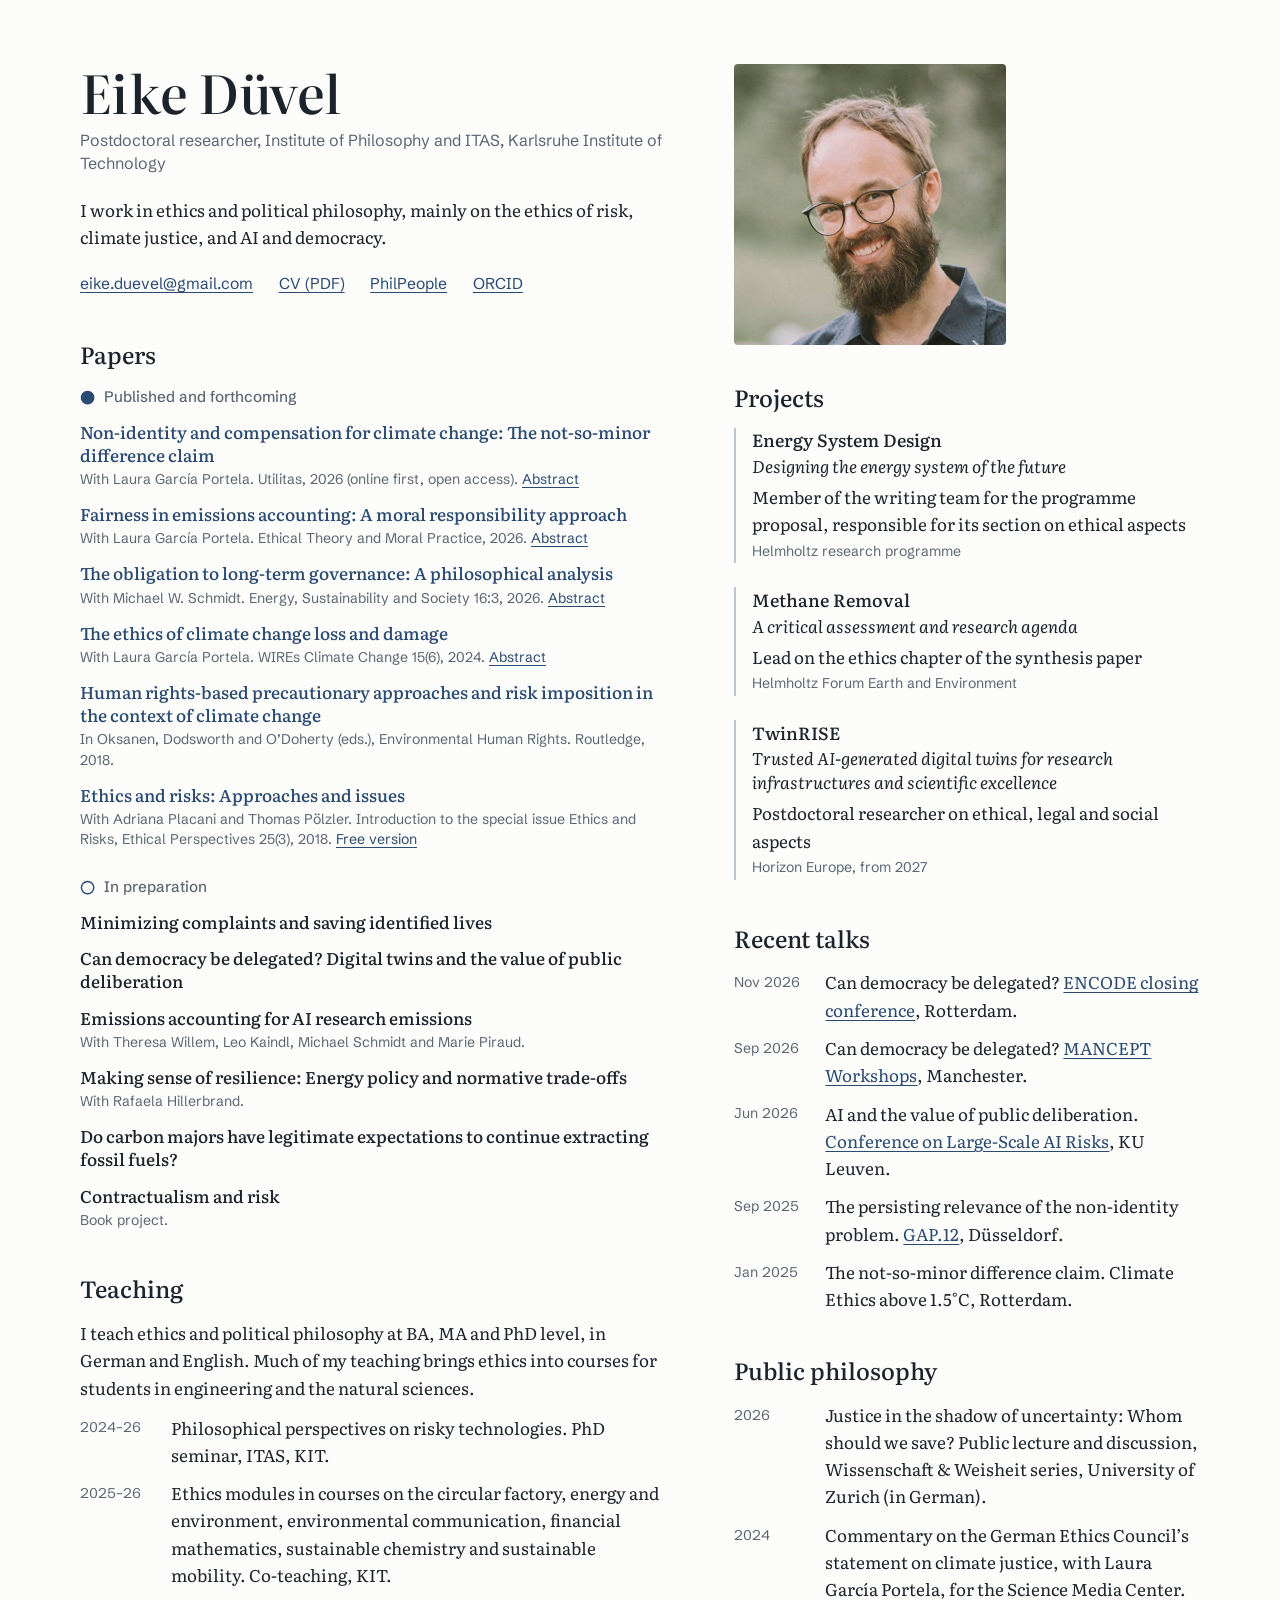
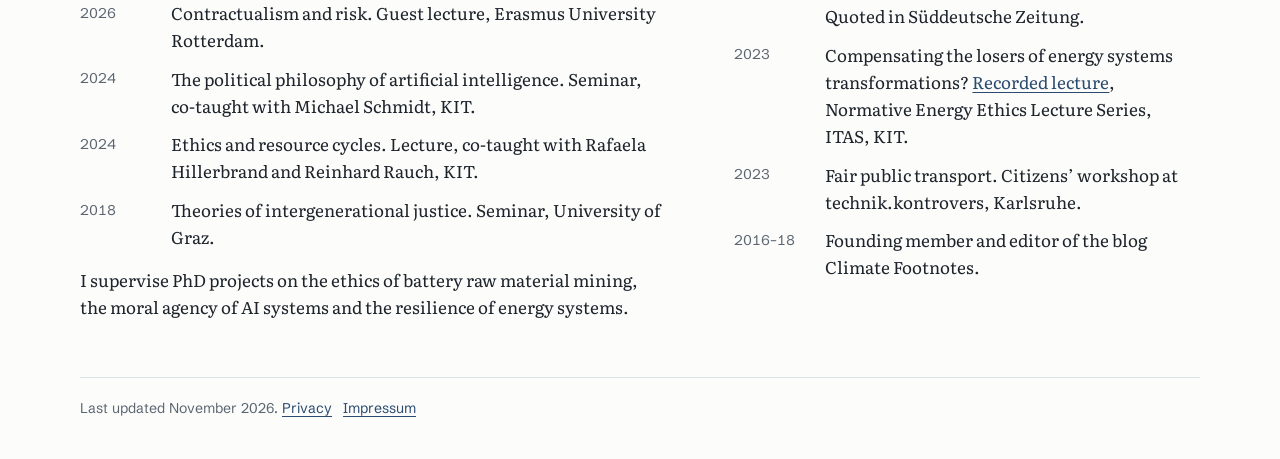
==== commit fb153994: "Teaching list in line with the CV (co-teaching since 2025, co-teachers, lecture) Co-Authored-By: Cla" ====
--- a/index.html
+++ b/index.html
@@ -267,10 +267,10 @@
         <p class="note">I teach ethics and political philosophy at BA, MA and PhD level, in German and English. Much of my teaching brings ethics into courses for students in engineering and the natural sciences.</p>
         <ul class="plain dated">
           <li><span class="when">2024–26</span><span>Philosophical perspectives on risky technologies. PhD seminar, ITAS, KIT.</span></li>
-          <li><span class="when">2026</span><span>Ethics modules in energy and environment, environmental communication and financial mathematics. Co-teaching, KIT.</span></li>
+          <li><span class="when">2025–26</span><span>Ethics modules in courses on the circular factory, energy and environment, environmental communication, financial mathematics, sustainable chemistry and sustainable mobility. Co-teaching, KIT.</span></li>
           <li><span class="when">2026</span><span>Contractualism and risk. Guest lecture, Erasmus University Rotterdam.</span></li>
-          <li><span class="when">2024</span><span>The political philosophy of artificial intelligence. Seminar, KIT.</span></li>
-          <li><span class="when">2024</span><span>Ethics and resource cycles. Seminar, KIT.</span></li>
+          <li><span class="when">2024</span><span>The political philosophy of artificial intelligence. Seminar, co-taught with Michael Schmidt, KIT.</span></li>
+          <li><span class="when">2024</span><span>Ethics and resource cycles. Lecture, co-taught with Rafaela Hillerbrand and Reinhard Rauch, KIT.</span></li>
           <li><span class="when">2018</span><span>Theories of intergenerational justice. Seminar, University of Graz.</span></li>
         </ul>
         <p class="note supervision">I supervise PhD projects on the ethics of battery raw material mining, the moral agency of AI systems and the resilience of energy systems.</p>
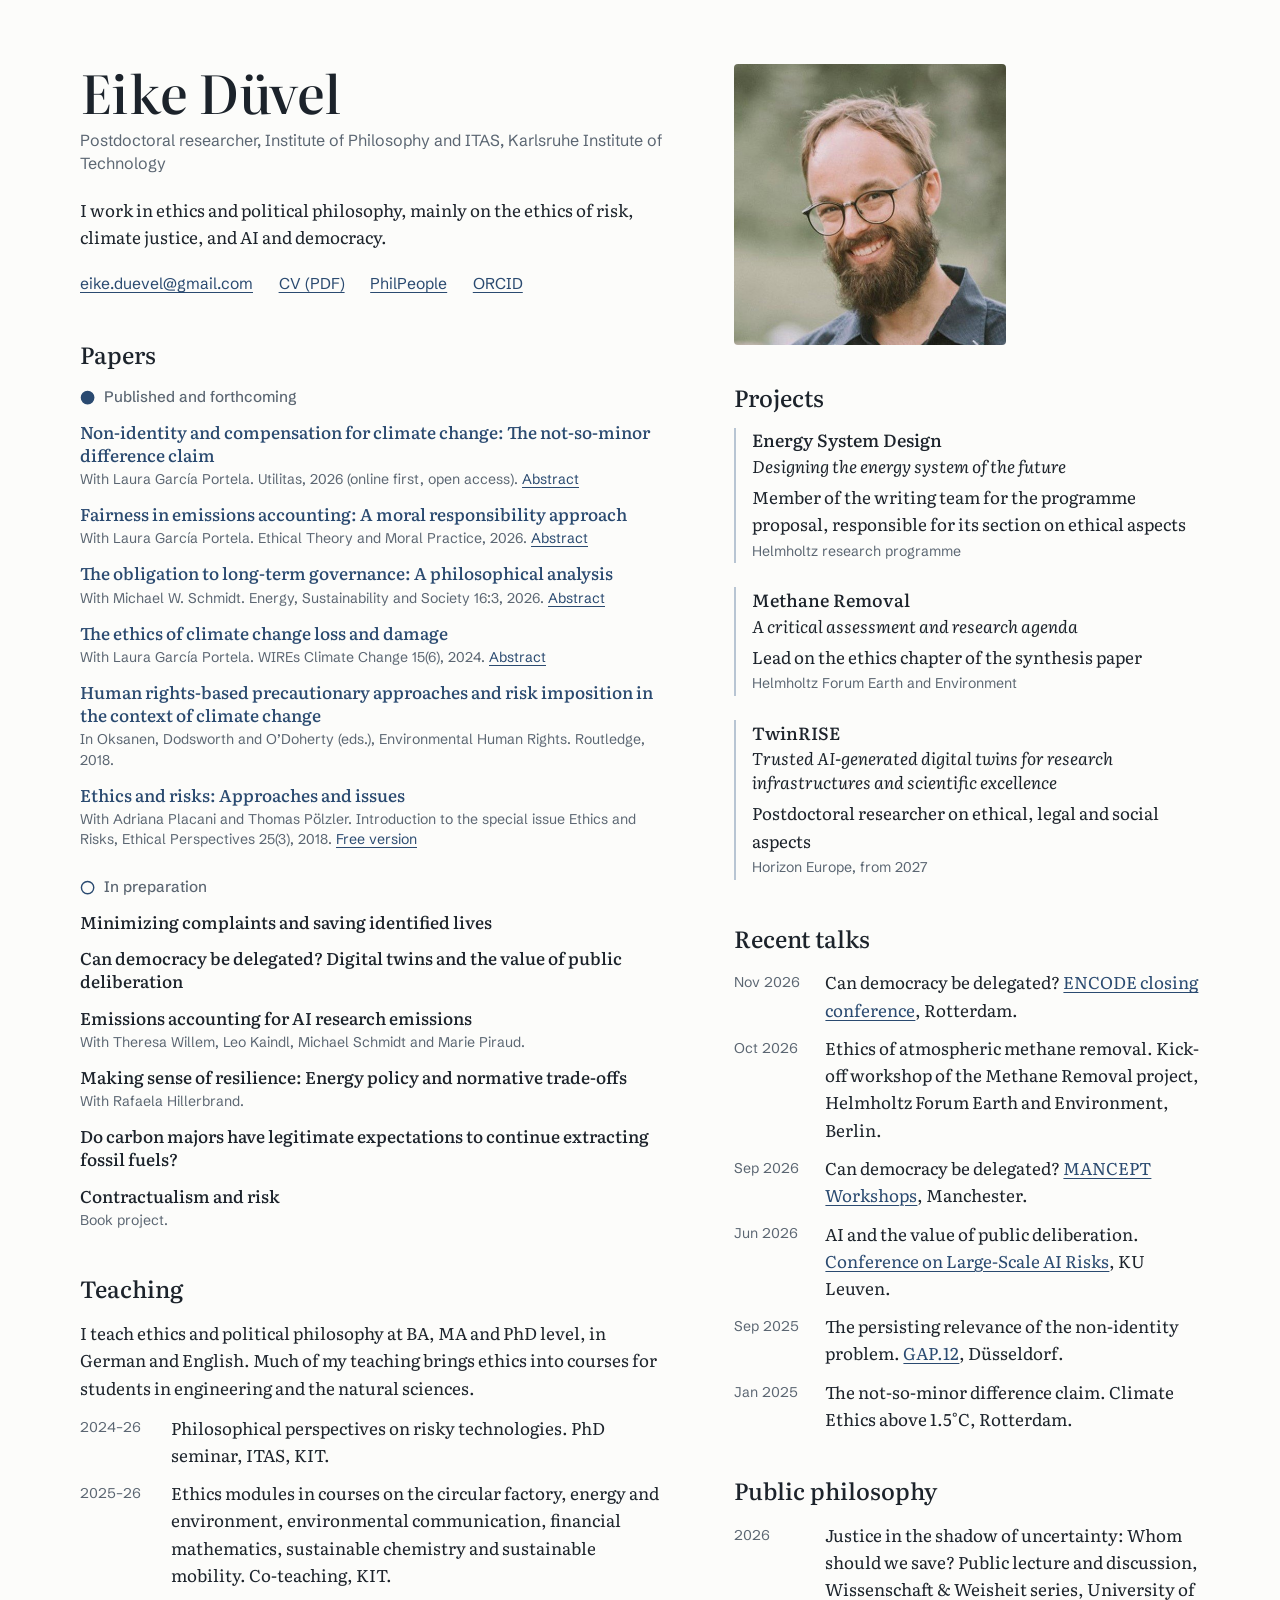
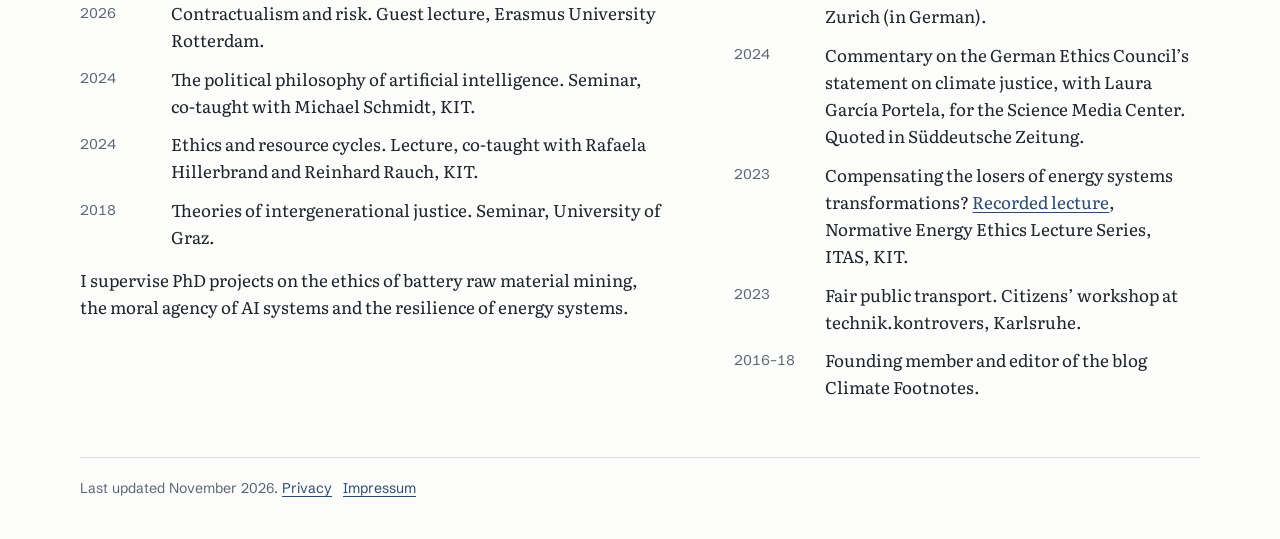
==== commit bfa627f4: "Recent talks: AMR kick-off workshop, Berlin (Oct 2026); CV updated Co-Authored-By: Claude Opus 5.5 <" ====
--- a/index.html
+++ b/index.html
@@ -310,6 +310,7 @@
         <h2 id="h-talks">Recent talks</h2>
         <ul class="plain dated">
           <li><span class="when">Nov 2026</span><span>Can democracy be delegated? <a href="https://www.eur.nl/en/esphil/events/encode-closing-conference-2026-11-11">ENCODE closing conference</a>, Rotterdam.</span></li>
+          <li><span class="when">Oct 2026</span><span>Ethics of atmospheric methane removal. Kick-off workshop of the Methane Removal project, Helmholtz Forum Earth and Environment, Berlin.</span></li>
           <li><span class="when">Sep 2026</span><span>Can democracy be delegated? <a href="https://documents.manchester.ac.uk/display.aspx?DocID=79930">MANCEPT Workshops</a>, Manchester.</span></li>
           <li><span class="when">Jun 2026</span><span>AI and the value of public deliberation. <a href="https://lsair.eu/">Conference on Large-Scale AI Risks</a>, KU Leuven.</span></li>
           <li><span class="when">Sep 2025</span><span>The persisting relevance of the non-identity problem. <a href="https://gap12.de/">GAP.12</a>, Düsseldorf.</span></li>
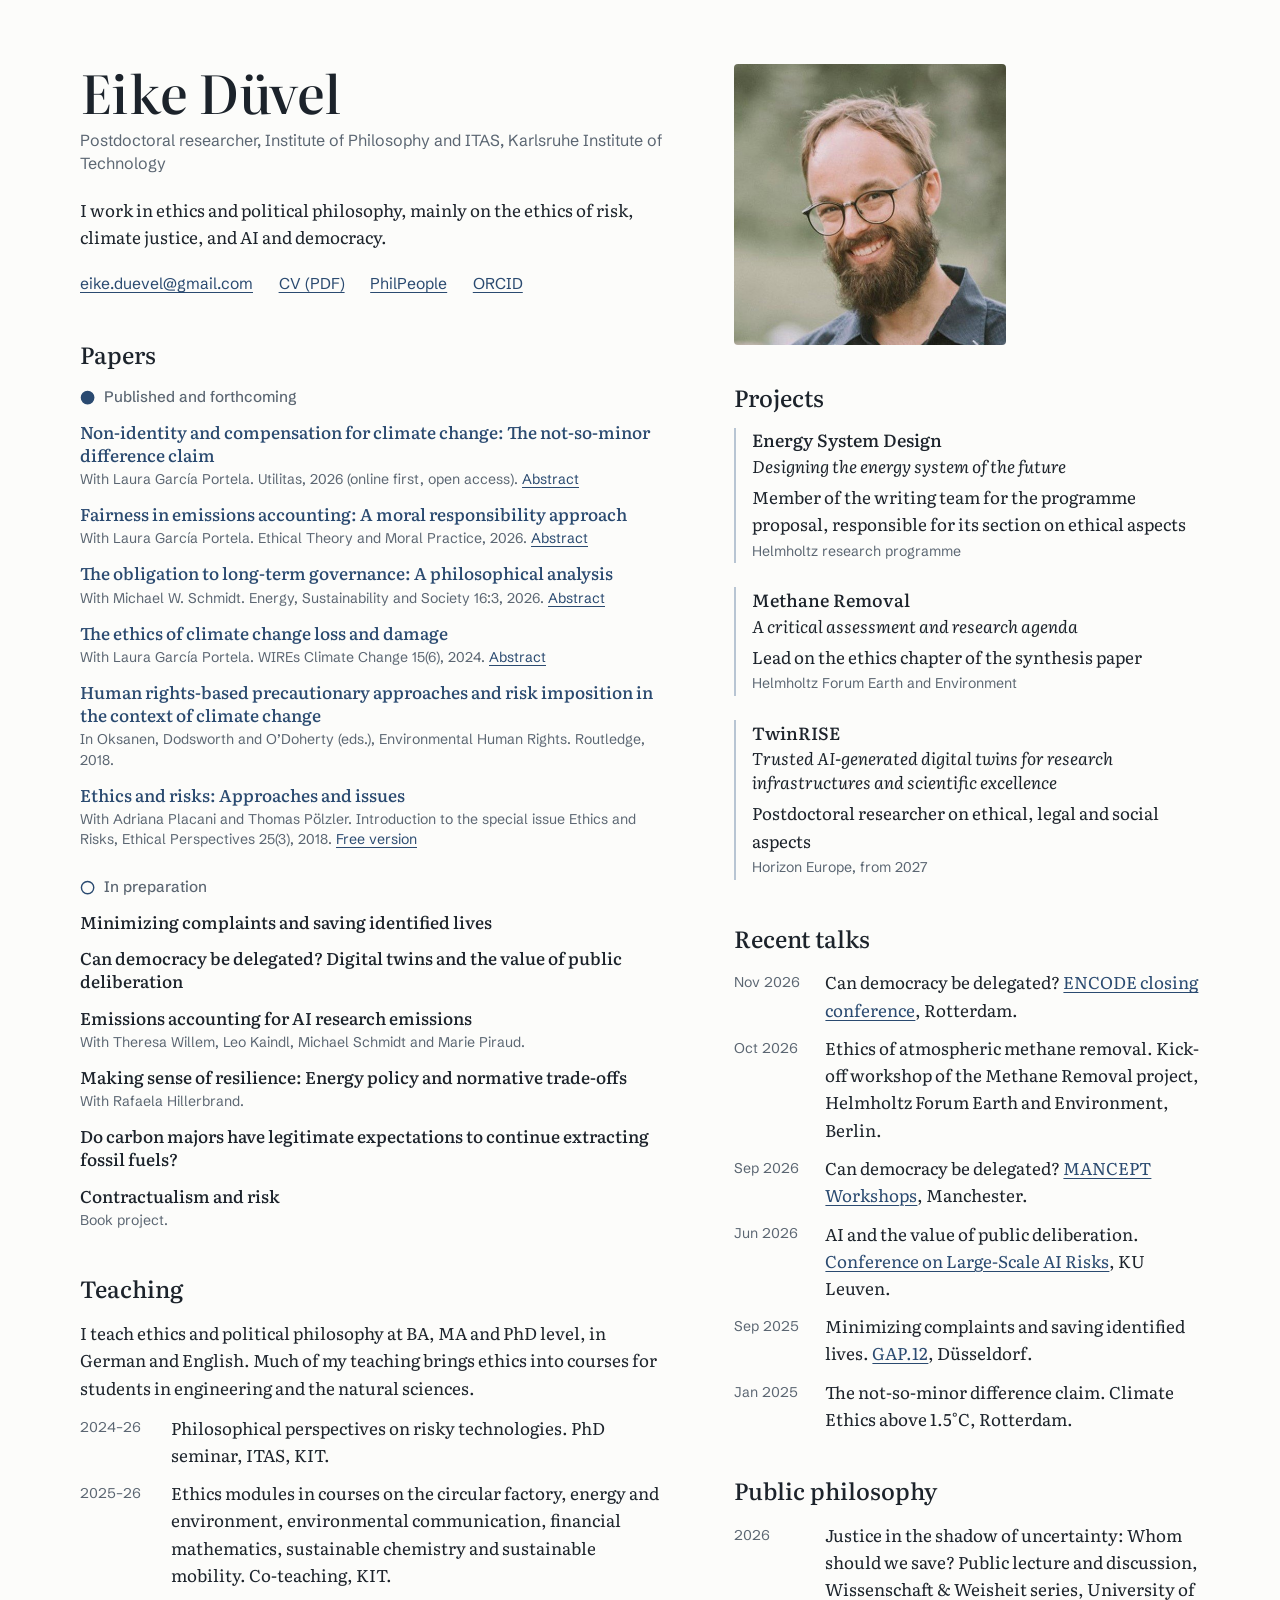
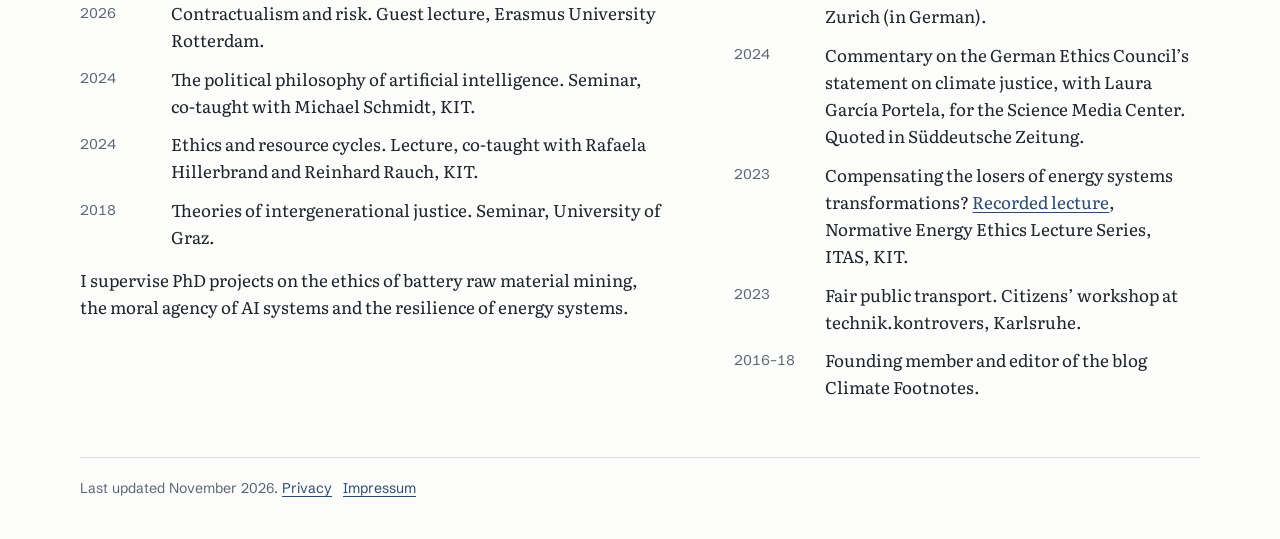
==== commit bea117c3: "Recent talks: GAP.12 talk corrected to Minimizing complaints; CV updated Co-Authored-By: Claude Opus" ====
--- a/index.html
+++ b/index.html
@@ -313,7 +313,7 @@
           <li><span class="when">Oct 2026</span><span>Ethics of atmospheric methane removal. Kick-off workshop of the Methane Removal project, Helmholtz Forum Earth and Environment, Berlin.</span></li>
           <li><span class="when">Sep 2026</span><span>Can democracy be delegated? <a href="https://documents.manchester.ac.uk/display.aspx?DocID=79930">MANCEPT Workshops</a>, Manchester.</span></li>
           <li><span class="when">Jun 2026</span><span>AI and the value of public deliberation. <a href="https://lsair.eu/">Conference on Large-Scale AI Risks</a>, KU Leuven.</span></li>
-          <li><span class="when">Sep 2025</span><span>The persisting relevance of the non-identity problem. <a href="https://gap12.de/">GAP.12</a>, Düsseldorf.</span></li>
+          <li><span class="when">Sep 2025</span><span>Minimizing complaints and saving identified lives. <a href="https://gap12.de/">GAP.12</a>, Düsseldorf.</span></li>
           <li><span class="when">Jan 2025</span><span>The not-so-minor difference claim. Climate Ethics above 1.5°C, Rotterdam.</span></li>
         </ul>
       </section>
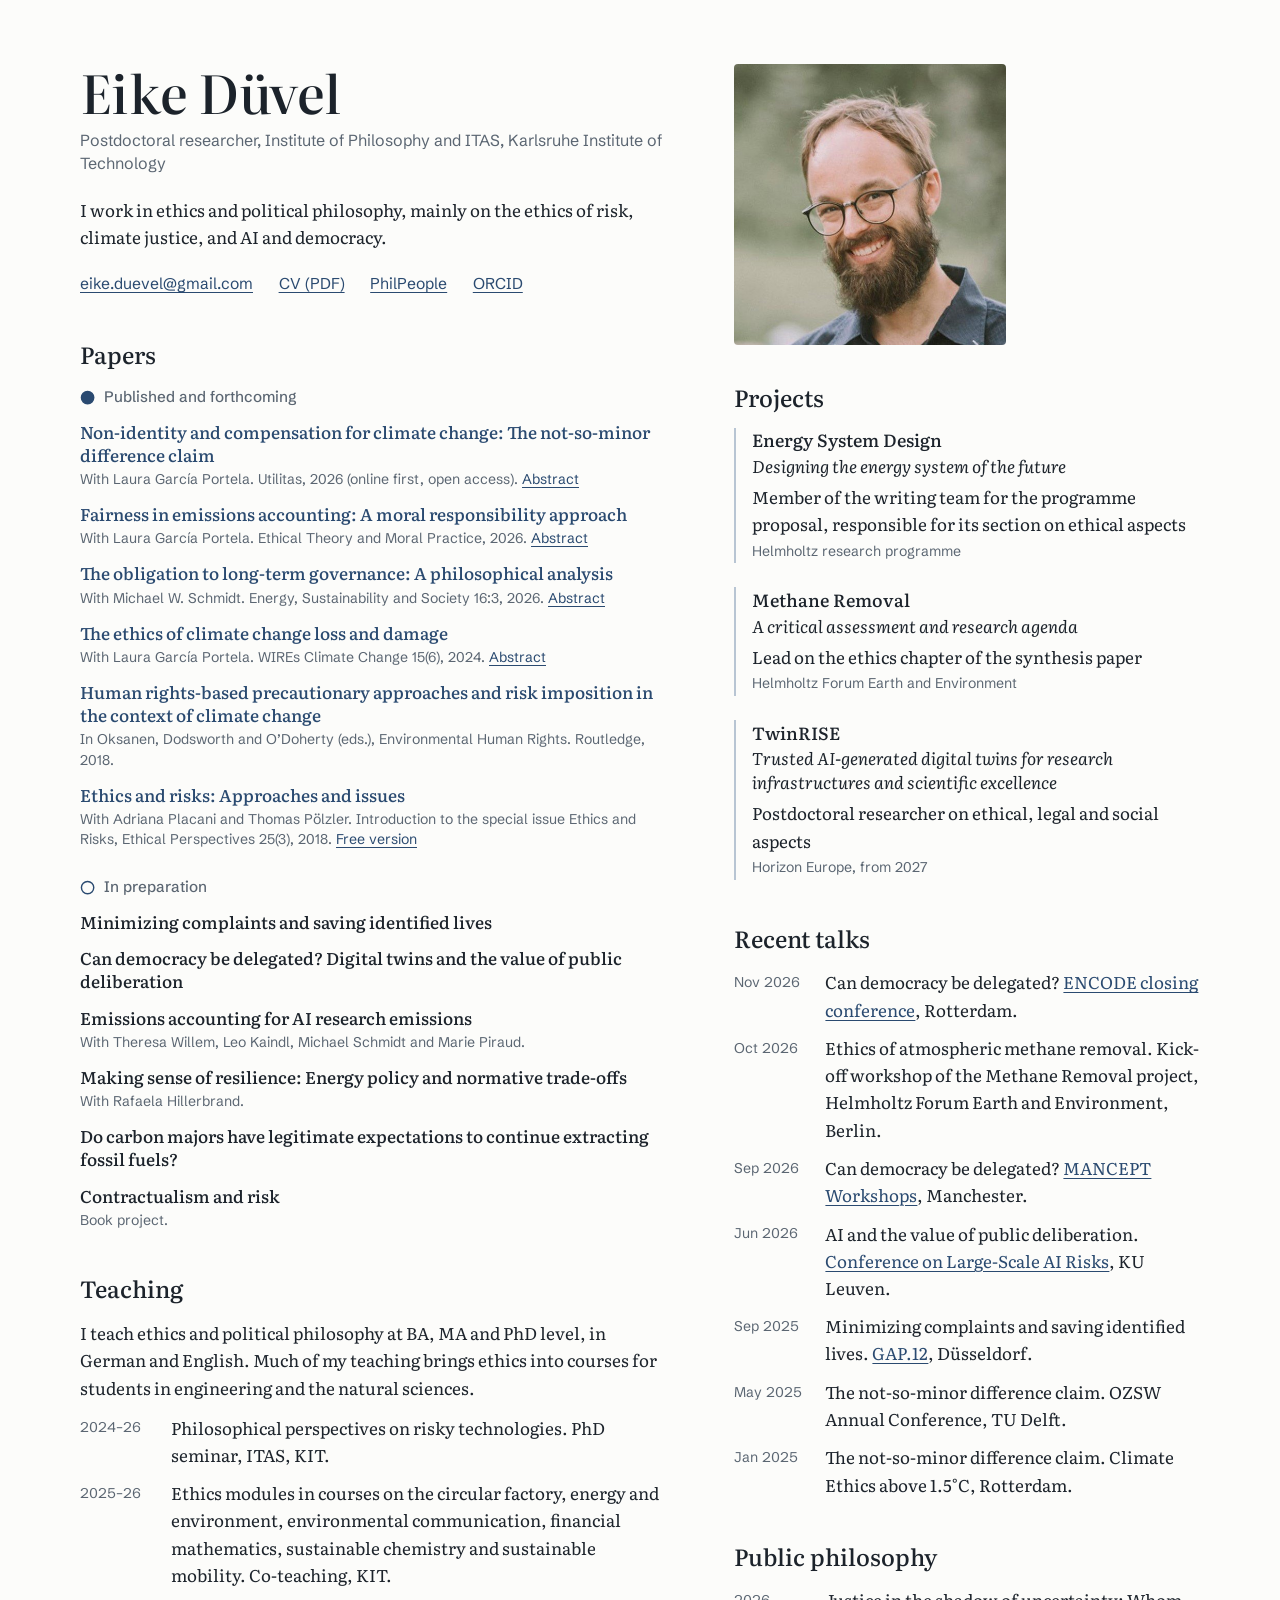
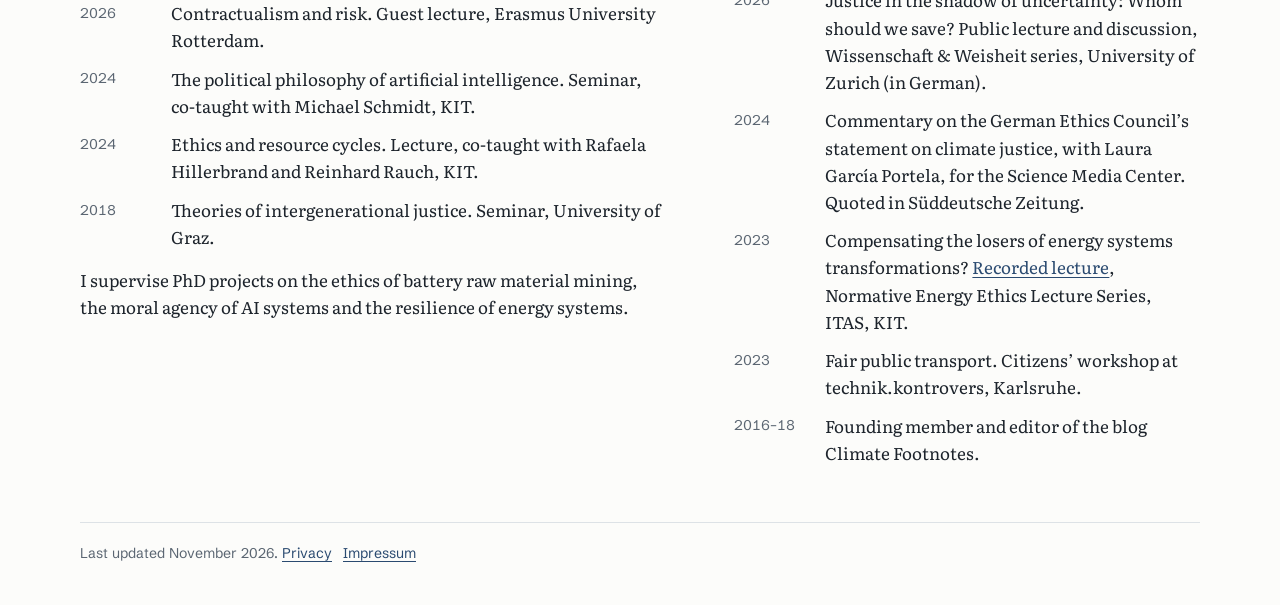
==== commit 90416845: "Recent talks: OZSW Annual Conference 2025, TU Delft; CV updated Co-Authored-By: Claude Opus 5.5 <nor" ====
--- a/index.html
+++ b/index.html
@@ -314,6 +314,7 @@
           <li><span class="when">Sep 2026</span><span>Can democracy be delegated? <a href="https://documents.manchester.ac.uk/display.aspx?DocID=79930">MANCEPT Workshops</a>, Manchester.</span></li>
           <li><span class="when">Jun 2026</span><span>AI and the value of public deliberation. <a href="https://lsair.eu/">Conference on Large-Scale AI Risks</a>, KU Leuven.</span></li>
           <li><span class="when">Sep 2025</span><span>Minimizing complaints and saving identified lives. <a href="https://gap12.de/">GAP.12</a>, Düsseldorf.</span></li>
+          <li><span class="when">May 2025</span><span>The not-so-minor difference claim. OZSW Annual Conference, TU Delft.</span></li>
           <li><span class="when">Jan 2025</span><span>The not-so-minor difference claim. Climate Ethics above 1.5°C, Rotterdam.</span></li>
         </ul>
       </section>
